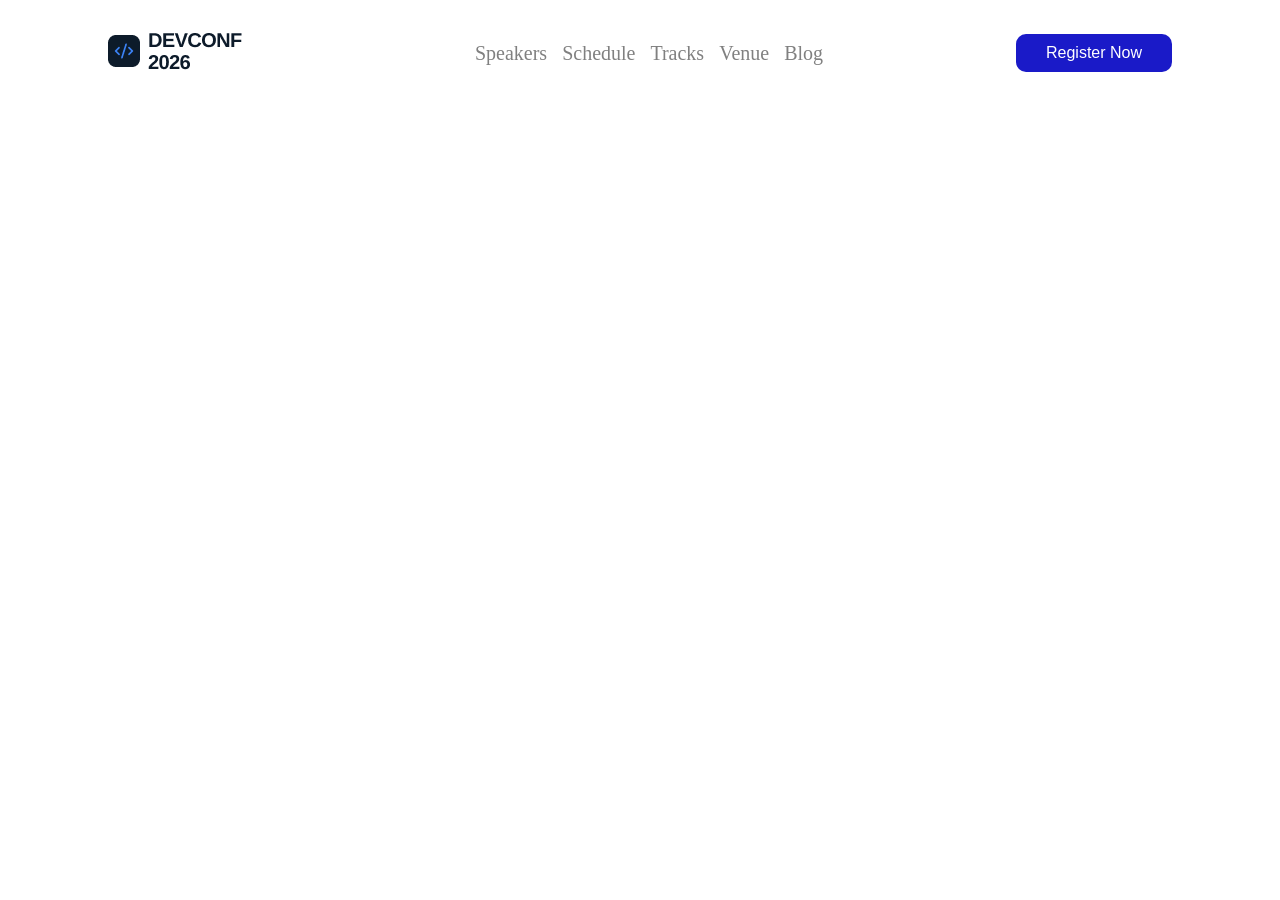
==== B14-A01-DevConf-2026/index.html @ 4862ae71 "Navbar completed" ====
<!DOCTYPE html>
<html lang="en">
<head>
    <meta charset="UTF-8">
    <meta name="viewport" content="width=device-width, initial-scale=1.0">
    <title>DevConf 2026</title>
    <link rel="stylesheet" href="style.css">
</head>
<body>
    <nav class="navbar">
        <div>
            <img src="./assets/logo.png" alt="logo">
        </div>
        <div>
            <ul class="navUl">
                <li>Speakers</li>
                <li>Schedule</li>
                <li>Tracks</li>
                <li>Venue</li>
                <li>Blog</li>
            </ul>
        </div>
        <div>
            <button class="rgbtn">Register Now</button>
        </div>
    </nav>
</body>
</html>
---- B14-A01-DevConf-2026/style.css ----
.navbar{
    display: flex;
    justify-content: space-between;
    align-items: center;
    height: 10vh;
    padding: 0 100px;
}
.navUl{
    display: flex;
    gap: 15px;
    font-size: 20px;
}
.navbar li{
    color: grey;
    list-style: none;
}
.rgbtn{
    background-color: rgb(26, 26, 200);
    color: white;
    font-size: medium;
    font-weight: 50;
    padding: 10px 30px;
    border-radius: 10px;
    border: 0;
}
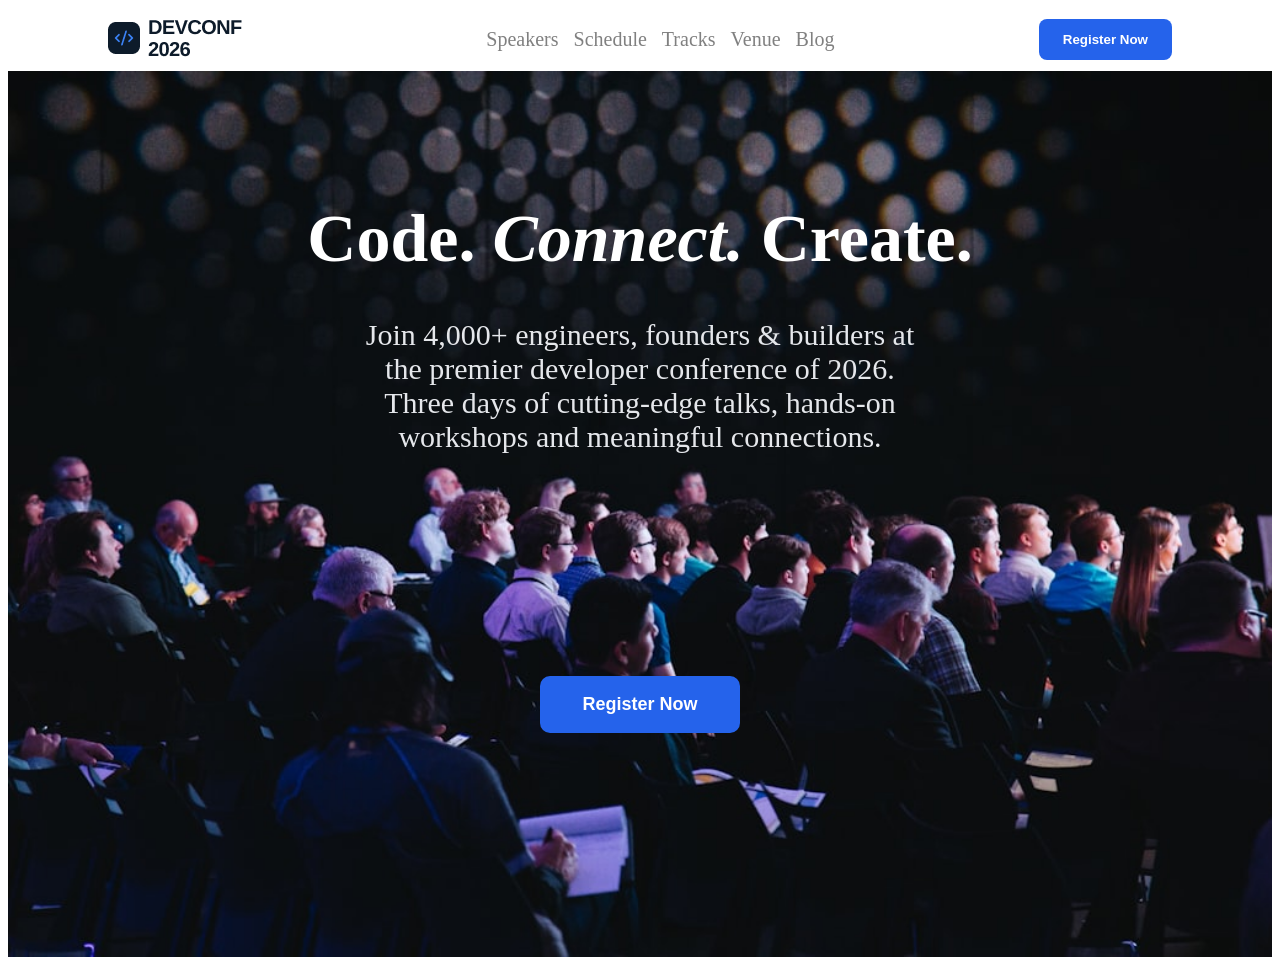
==== commit e1d5756c: "created hero section" ====
--- a/B14-A01-DevConf-2026/index.html
+++ b/B14-A01-DevConf-2026/index.html
@@ -13,16 +13,24 @@
         </div>
         <div>
             <ul class="navUl">
-                <li>Speakers</li>
-                <li>Schedule</li>
-                <li>Tracks</li>
-                <li>Venue</li>
-                <li>Blog</li>
+                <li><a>Speakers</a></li>
+                <li><a>Schedule</a></li>
+                <li><a>Tracks</a></li>
+                <li><a>Venue</a></li>
+                <li><a>Blog</a></li>
             </ul>
         </div>
         <div>
-            <button class="rgbtn">Register Now</button>
+            <button class="btn-primary">Register Now</button>
         </div>
     </nav>
+    <section class="hero">
+        <div class="hero-text">
+            <h1>Code. <em>Connect.</em> Create.</h1>
+        <p>Join 4,000+ engineers, founders & builders at the premier developer conference of 2026. Three days of cutting-edge talks, hands-on workshops and meaningful connections.</p>
+        
+        </div>
+        <button class="hero-btn">Register Now</button>
+    </section>
 </body>
 </html>
--- a/B14-A01-DevConf-2026/style.css
+++ b/B14-A01-DevConf-2026/style.css
@@ -2,7 +2,6 @@
     display: flex;
     justify-content: space-between;
     align-items: center;
-    height: 10vh;
     padding: 0 100px;
 }
 .navUl{
@@ -14,12 +13,60 @@
     color: grey;
     list-style: none;
 }
-.rgbtn{
-    background-color: rgb(26, 26, 200);
+.btn-primary{
+    background:#2563eb;
+    color:#fff;
+    padding:13px 24px;
+    border: none;
+    border-radius:8px;
+    font-weight:600;
+    transition:.3s;
+}
+
+.btn-primary:hover{
+    background:#1d4ed8;
+}
+
+/* Hero Section */
+.hero {
+    display: flex;
+    align-items: center;
+    flex-direction: column;
     color: white;
-    font-size: medium;
-    font-weight: 50;
-    padding: 10px 30px;
-    border-radius: 10px;
-    border: 0;
+    background-image: url("./assets/banner.jpg");
+    background-repeat: no-repeat;
+    background-size: cover;
+    height: 70vh;
+    padding: 8rem 0;
+    gap: 12rem;
 }
+.hero h1{
+    font-size:68px;
+    font-weight:800;
+    margin: 0;
+}
+.hero p{
+    font-size:30px;
+    color:#e5e7eb;
+    max-width: 45vw;
+}
+
+.hero-btn{
+    display:inline-block;
+    padding:18px 42px;
+    background:#2563eb;
+    color:white;
+    font-size:18px;
+    border: none;
+    border-radius:10px;
+    font-weight:600;
+}
+
+.hero-text{
+    display: flex;
+    flex-direction: column;
+    justify-content: center;
+    align-items: center;
+    text-align: center;
+    gap: 10px;
+}
